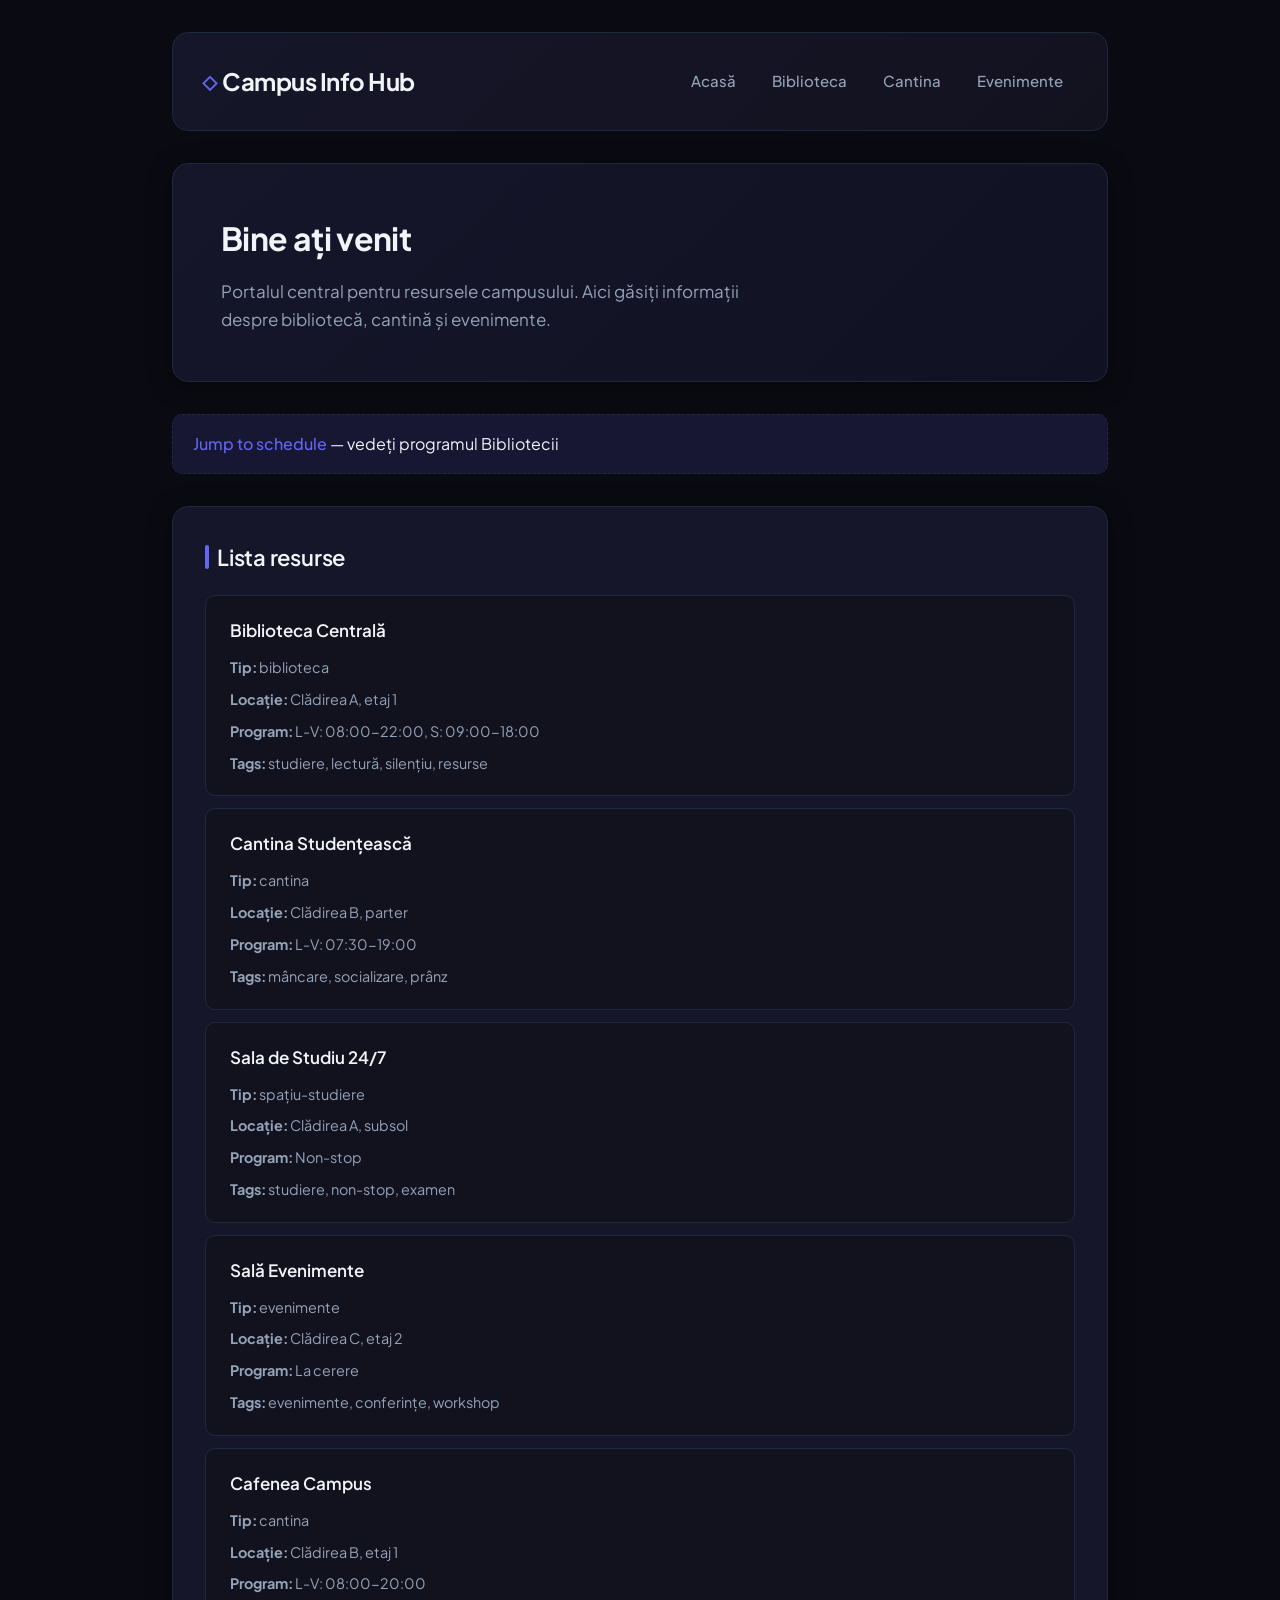
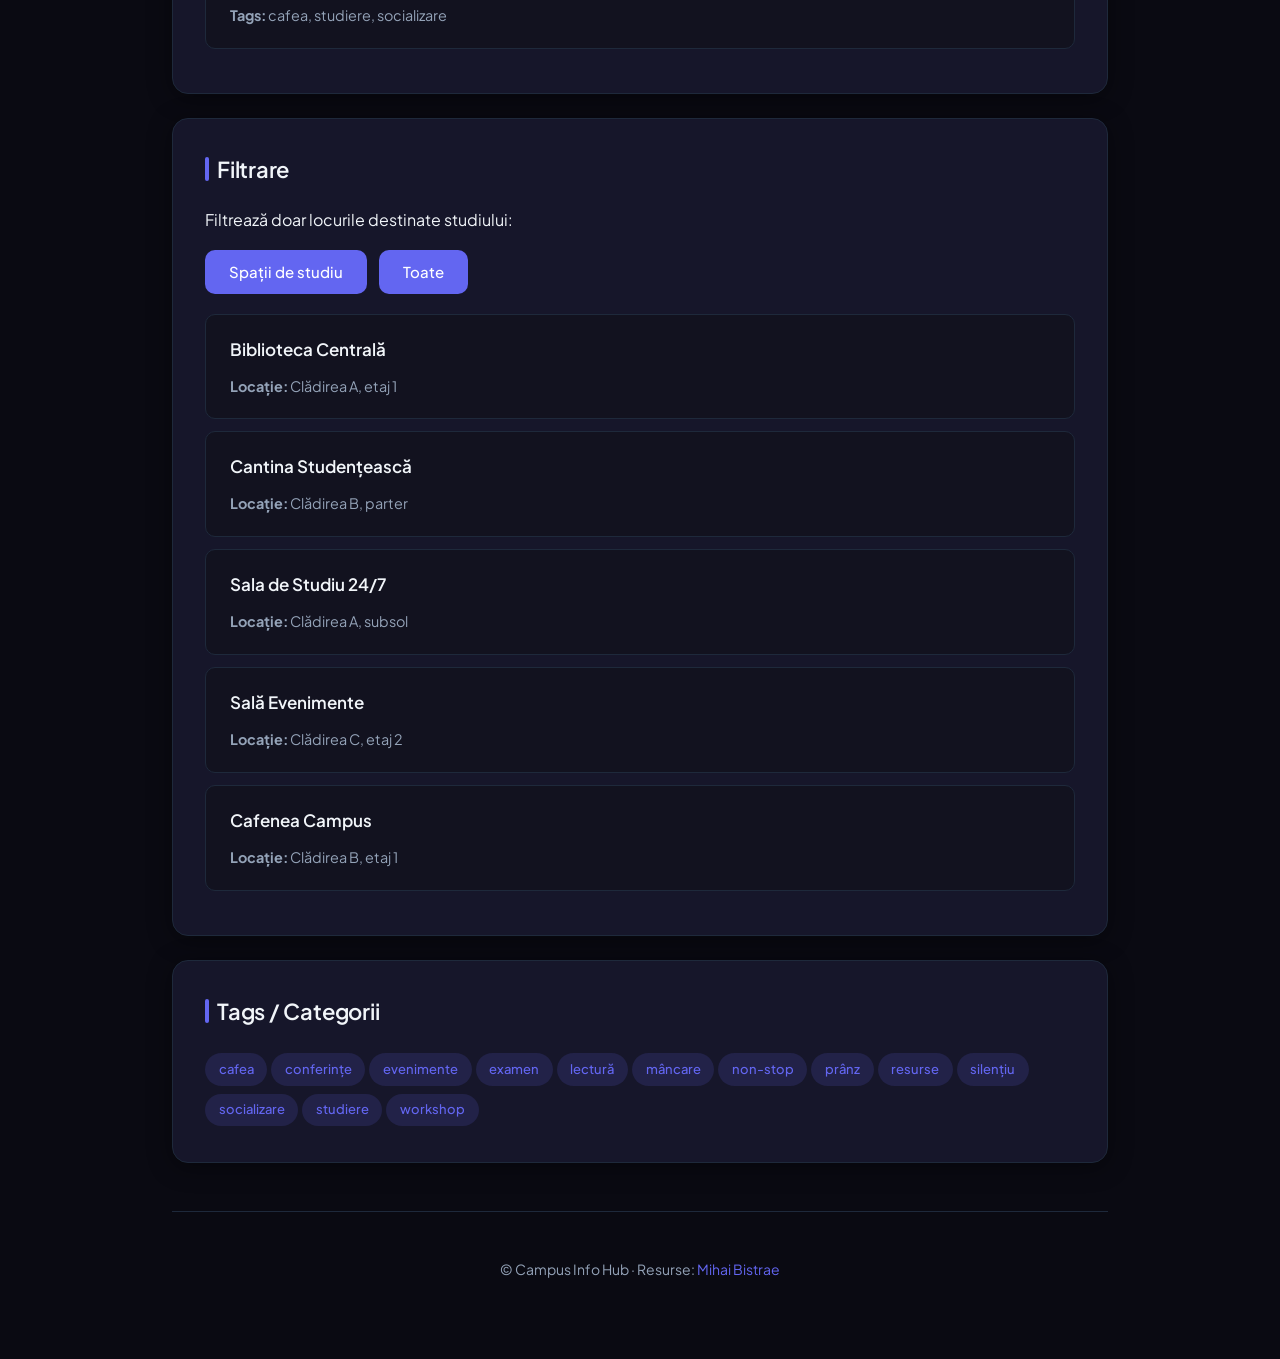
==== 2/index.html @ 43146cb2 "2. Campus Info Hub" ====
<!DOCTYPE html>
<html lang="ro">
<head>
  <meta charset="UTF-8">
  <meta name="viewport" content="width=device-width, initial-scale=1.0">
  <meta name="theme-color" content="#1a1a2e">
  <title>Campus Info Hub</title>
  <link rel="preconnect" href="https://fonts.googleapis.com">
  <link rel="preconnect" href="https://fonts.gstatic.com" crossorigin>
  <link href="https://fonts.googleapis.com/css2?family=Plus+Jakarta+Sans:wght@400;500;600;700&display=swap" rel="stylesheet">
  <link rel="stylesheet" href="styles.css">
</head>
<body>
  <header>
    <h1>Campus Info Hub</h1>
    <button class="nav-toggle" type="button" aria-label="Meniu" aria-expanded="false">
      <span></span>
      <span></span>
      <span></span>
    </button>
    <nav class="nav-menu">
      <a href="index.html">Acasă</a>
      <a href="pages/library.html">Biblioteca</a>
      <a href="pages/cafeteria.html">Cantina</a>
      <a href="pages/events.html">Evenimente</a>
    </nav>
  </header>

  <main>
    <section class="hero">
      <h2>Bine ați venit</h2>
      <p>Portalul central pentru resursele campusului. Aici găsiți informații despre bibliotecă, cantină și evenimente.</p>
    </section>

    <p class="fragment-link"><a href="pages/library.html#schedule">Jump to schedule</a> — vedeți programul Bibliotecii</p>

    <section id="resources-list">
      <div class="section-header"><h2>Lista resurse</h2></div>
      <div id="resource-container"></div>
    </section>

    <section id="filter-section">
      <div class="section-header"><h2>Filtrare</h2></div>
      <p>Filtrează doar locurile destinate studiului:</p>
      <div class="button-group">
        <button id="filter-study" type="button">Spații de studiu</button>
        <button id="filter-all" type="button">Toate</button>
      </div>
      <div id="filter-results"></div>
    </section>

    <section id="tags-section">
      <div class="section-header"><h2>Tags / Categorii</h2></div>
      <div id="tags-container"></div>
    </section>
  </main>

  <footer>
    <p>© Campus Info Hub · Resurse: <a href="https://github.com/Mihai-bis/Tehnologii_WEB" target="_blank" rel="noopener">Mihai Bistrae</a></p>
  </footer>

  <script src="nav.js"></script>
  <script src="script.js"></script>
</body>
</html>
---- 2/styles.css ----
/* ========== Variables ========== */
:root {
  --bg-primary: #0a0a12;
  --bg-secondary: #12121f;
  --bg-card: #16162a;
  --accent: #6366f1;
  --accent-hover: #818cf8;
  --accent-subtle: rgba(99, 102, 241, 0.15);
  --text: #f1f5f9;
  --text-muted: #94a3b8;
  --border: #1e293b;
  --radius: 16px;
  --radius-sm: 10px;
  --shadow: 0 4px 24px rgba(0, 0, 0, 0.4);
  --transition: 0.25s ease;
}

/* ========== Base ========== */
*,
*::before,
*::after {
  box-sizing: border-box;
}

html {
  scroll-behavior: smooth;
}

body {
  font-family: 'Plus Jakarta Sans', 'Segoe UI', system-ui, sans-serif;
  max-width: 1000px;
  margin: 0 auto;
  padding: clamp(1rem, 4vw, 2rem);
  background: var(--bg-primary);
  color: var(--text);
  line-height: 1.65;
  font-size: 16px;
  -webkit-font-smoothing: antialiased;
}

/* ========== Header ========== */
header {
  display: flex;
  flex-wrap: wrap;
  align-items: center;
  justify-content: space-between;
  gap: 1.25rem;
  background: linear-gradient(135deg, var(--bg-card) 0%, var(--bg-secondary) 100%);
  padding: clamp(1.25rem, 4vw, 1.75rem);
  border-radius: var(--radius);
  margin-bottom: 2rem;
  border: 1px solid var(--border);
}

header h1 {
  margin: 0;
  font-size: clamp(1.25rem, 4vw, 1.5rem);
  font-weight: 700;
  letter-spacing: -0.02em;
}

header h1::before {
  content: "◇ ";
  color: var(--accent);
  font-size: 0.85em;
}

/* Hamburger - ascuns pe desktop */
.nav-toggle {
  display: none;
  flex-direction: column;
  justify-content: center;
  gap: 5px;
  width: 44px;
  height: 44px;
  padding: 10px;
  background: var(--accent-subtle);
  border: 1px solid var(--border);
  border-radius: var(--radius-sm);
  cursor: pointer;
}

.nav-toggle span {
  display: block;
  width: 100%;
  height: 2px;
  background: var(--text);
  border-radius: 1px;
  transition: var(--transition);
}

.nav-toggle[aria-expanded="true"] span:nth-child(1) {
  transform: translateY(7px) rotate(45deg);
}

.nav-toggle[aria-expanded="true"] span:nth-child(2) {
  opacity: 0;
}

.nav-toggle[aria-expanded="true"] span:nth-child(3) {
  transform: translateY(-7px) rotate(-45deg);
}

nav {
  display: flex;
  flex-wrap: wrap;
  gap: 0.25rem;
}

nav a {
  display: inline-block;
  color: var(--text-muted);
  padding: 0.5rem 1rem;
  text-decoration: none;
  font-size: 0.9375rem;
  font-weight: 500;
  border-radius: var(--radius-sm);
  transition: color var(--transition), background var(--transition);
}

nav a:hover {
  color: var(--text);
  background: var(--accent-subtle);
}

nav a[href*="index"]:not([href*="pages"]),
nav a[href$="library.html"],
nav a[href$="cafeteria.html"],
nav a[href$="events.html"] {
  /* Active state based on current page - will be enhanced with body class */
}

/* ========== Hero (homepage) ========== */
.hero {
  background: linear-gradient(135deg, var(--bg-card) 0%, rgba(99, 102, 241, 0.08) 100%);
  padding: clamp(2rem, 6vw, 3rem);
  border-radius: var(--radius);
  margin-bottom: 2rem;
  border: 1px solid var(--border);
}

.hero h2 {
  margin: 0 0 0.75rem 0;
  font-size: clamp(1.5rem, 4vw, 2rem);
  font-weight: 700;
  letter-spacing: -0.02em;
  color: var(--text);
}

.hero p {
  margin: 0;
  font-size: 1.0625rem;
  color: var(--text-muted);
  max-width: 540px;
}

/* ========== Main sections ========== */
main section {
  background: var(--bg-card);
  padding: clamp(1.5rem, 4vw, 2rem);
  margin-bottom: 1.5rem;
  border-radius: var(--radius);
  box-shadow: var(--shadow);
  border: 1px solid var(--border);
}

.section-header {
  display: flex;
  align-items: center;
  gap: 0.5rem;
  margin-bottom: 1.25rem;
}

.section-header::before {
  content: "";
  width: 4px;
  height: 1.5em;
  background: var(--accent);
  border-radius: 2px;
}

h2 {
  color: var(--text);
  margin: 0;
  font-size: clamp(1.125rem, 3vw, 1.375rem);
  font-weight: 600;
  letter-spacing: -0.01em;
}

/* ========== Fragment link ========== */
.fragment-link {
  margin: 0 0 2rem 0;
  padding: 1rem 1.25rem;
  background: var(--accent-subtle);
  border-radius: var(--radius-sm);
  border: 1px dashed var(--border);
}

.fragment-link a {
  color: var(--accent);
  font-weight: 500;
  text-decoration: none;
}

.fragment-link a:hover {
  color: var(--accent-hover);
  text-decoration: underline;
}

/* ========== Resource cards ========== */
.resource-card {
  display: grid;
  gap: 0.5rem;
  padding: 1.25rem 1.5rem;
  margin: 0.75rem 0;
  background: var(--bg-secondary);
  border-radius: var(--radius-sm);
  border: 1px solid var(--border);
  transition: border-color var(--transition), box-shadow var(--transition);
}

.resource-card:hover {
  border-color: rgba(99, 102, 241, 0.3);
  box-shadow: 0 4px 16px rgba(0, 0, 0, 0.2);
}

.resource-card h3 {
  margin: 0 0 0.25rem 0;
  font-size: 1.0625rem;
  font-weight: 600;
  color: var(--text);
}

.resource-card p {
  margin: 0;
  font-size: 0.9rem;
  color: var(--text-muted);
}

/* ========== Buttons ========== */
.button-group {
  display: flex;
  flex-wrap: wrap;
  gap: 0.75rem;
  margin-bottom: 1.25rem;
}

button {
  min-height: 44px;
  padding: 0.625rem 1.5rem;
  background: var(--accent);
  color: #fff;
  border: none;
  border-radius: var(--radius-sm);
  font-family: inherit;
  font-size: 0.9375rem;
  font-weight: 500;
  cursor: pointer;
  transition: background var(--transition), transform var(--transition);
}

button:hover {
  background: var(--accent-hover);
}

button:active {
  transform: scale(0.98);
}

/* ========== Tags ========== */
#tags-container,
#filter-results {
  margin-top: 0.75rem;
}

.tag {
  display: inline-block;
  background: var(--accent-subtle);
  color: var(--accent);
  padding: 0.35rem 0.85rem;
  margin: 0.25rem 0.25rem 0.25rem 0;
  border-radius: 20px;
  font-size: 0.8125rem;
  font-weight: 500;
}

/* ========== Page hero (subpages) ========== */
.page-hero {
  background: linear-gradient(135deg, var(--bg-card) 0%, rgba(99, 102, 241, 0.06) 100%);
  padding: clamp(2rem, 5vw, 2.5rem);
  border-radius: var(--radius);
  margin-bottom: 1.5rem;
  border: 1px solid var(--border);
}

.page-hero h2 {
  margin: 0 0 0.5rem 0;
  font-size: clamp(1.375rem, 4vw, 1.75rem);
}

.page-hero .subtitle {
  margin: 0;
  color: var(--text-muted);
  font-size: 1rem;
}

.page-hero .hero-link {
  margin: 1rem 0 0;
}

.page-hero .hero-link a {
  color: var(--accent);
  font-weight: 500;
  text-decoration: none;
}

.page-hero .hero-link a:hover {
  color: var(--accent-hover);
  text-decoration: underline;
}

/* ========== Info cards (subpages) ========== */
.info-grid {
  display: grid;
  gap: 1rem;
  margin-bottom: 1.5rem;
}

.info-card {
  display: flex;
  gap: 1rem;
  padding: 1.25rem 1.5rem;
  background: var(--bg-secondary);
  border-radius: var(--radius-sm);
  border: 1px solid var(--border);
}

.info-card-icon {
  flex-shrink: 0;
  width: 40px;
  height: 40px;
  display: flex;
  align-items: center;
  justify-content: center;
  background: var(--accent-subtle);
  border-radius: var(--radius-sm);
  font-size: 1.25rem;
}

.info-card-content h3 {
  margin: 0 0 0.5rem 0;
  font-size: 0.9375rem;
  font-weight: 600;
  color: var(--text);
}

.info-card-content p {
  margin: 0;
  font-size: 0.9rem;
  color: var(--text-muted);
}

.schedule-list {
  list-style: none;
  margin: 0;
  padding: 0;
}

.schedule-list li {
  display: flex;
  justify-content: space-between;
  padding: 0.5rem 0;
  border-bottom: 1px solid var(--border);
  font-size: 0.9375rem;
}

.schedule-list li:last-child {
  border-bottom: none;
}

.schedule-list strong {
  color: var(--text);
  font-weight: 500;
}

.text-muted {
  color: var(--text-muted) !important;
  margin: 0;
}

/* ========== Lists ========== */
main ul:not(.schedule-list) {
  margin: 0 0 0 1.25rem;
  padding: 0;
  color: var(--text-muted);
}

main ul:not(.schedule-list) li {
  margin: 0.5rem 0;
  line-height: 1.5;
}

/* ========== Footer ========== */
footer {
  text-align: center;
  color: var(--text-muted);
  font-size: 0.875rem;
  margin-top: 3rem;
  padding: 2rem 1rem;
  border-top: 1px solid var(--border);
}

footer a {
  color: var(--accent);
  text-decoration: none;
}

footer a:hover {
  color: var(--accent-hover);
  text-decoration: underline;
}

/* ========== Mobile ========== */
@media (max-width: 600px) {
  header {
    flex-wrap: nowrap;
    gap: 1rem;
    position: relative;
  }

  .nav-toggle {
    display: flex;
    margin-left: auto;
  }

  .nav-menu {
    display: none;
    position: absolute;
    top: 100%;
    left: 0;
    right: 0;
    flex-direction: column;
    gap: 0;
    padding: 1rem;
    margin-top: 0.5rem;
    background: var(--bg-card);
    border-radius: var(--radius-sm);
    border: 1px solid var(--border);
    box-shadow: var(--shadow);
  }

  .nav-menu.is-open {
    display: flex;
  }

  .nav-menu a {
    display: block;
    text-align: center;
    padding: 0.85rem 1rem;
    border-radius: var(--radius-sm);
  }

  .nav-menu a:hover {
    background: var(--accent-subtle);
  }
}

@media (max-width: 480px) {
  nav a {
    text-align: center;
    padding: 0.85rem;
  }

  .button-group {
    flex-direction: column;
  }

  .button-group button {
    width: 100%;
  }

  .info-card {
    flex-direction: column;
    gap: 0.75rem;
  }
}

@media (min-width: 641px) {
  body {
    padding: 2rem;
  }

  .info-grid {
    grid-template-columns: repeat(2, 1fr);
  }
}
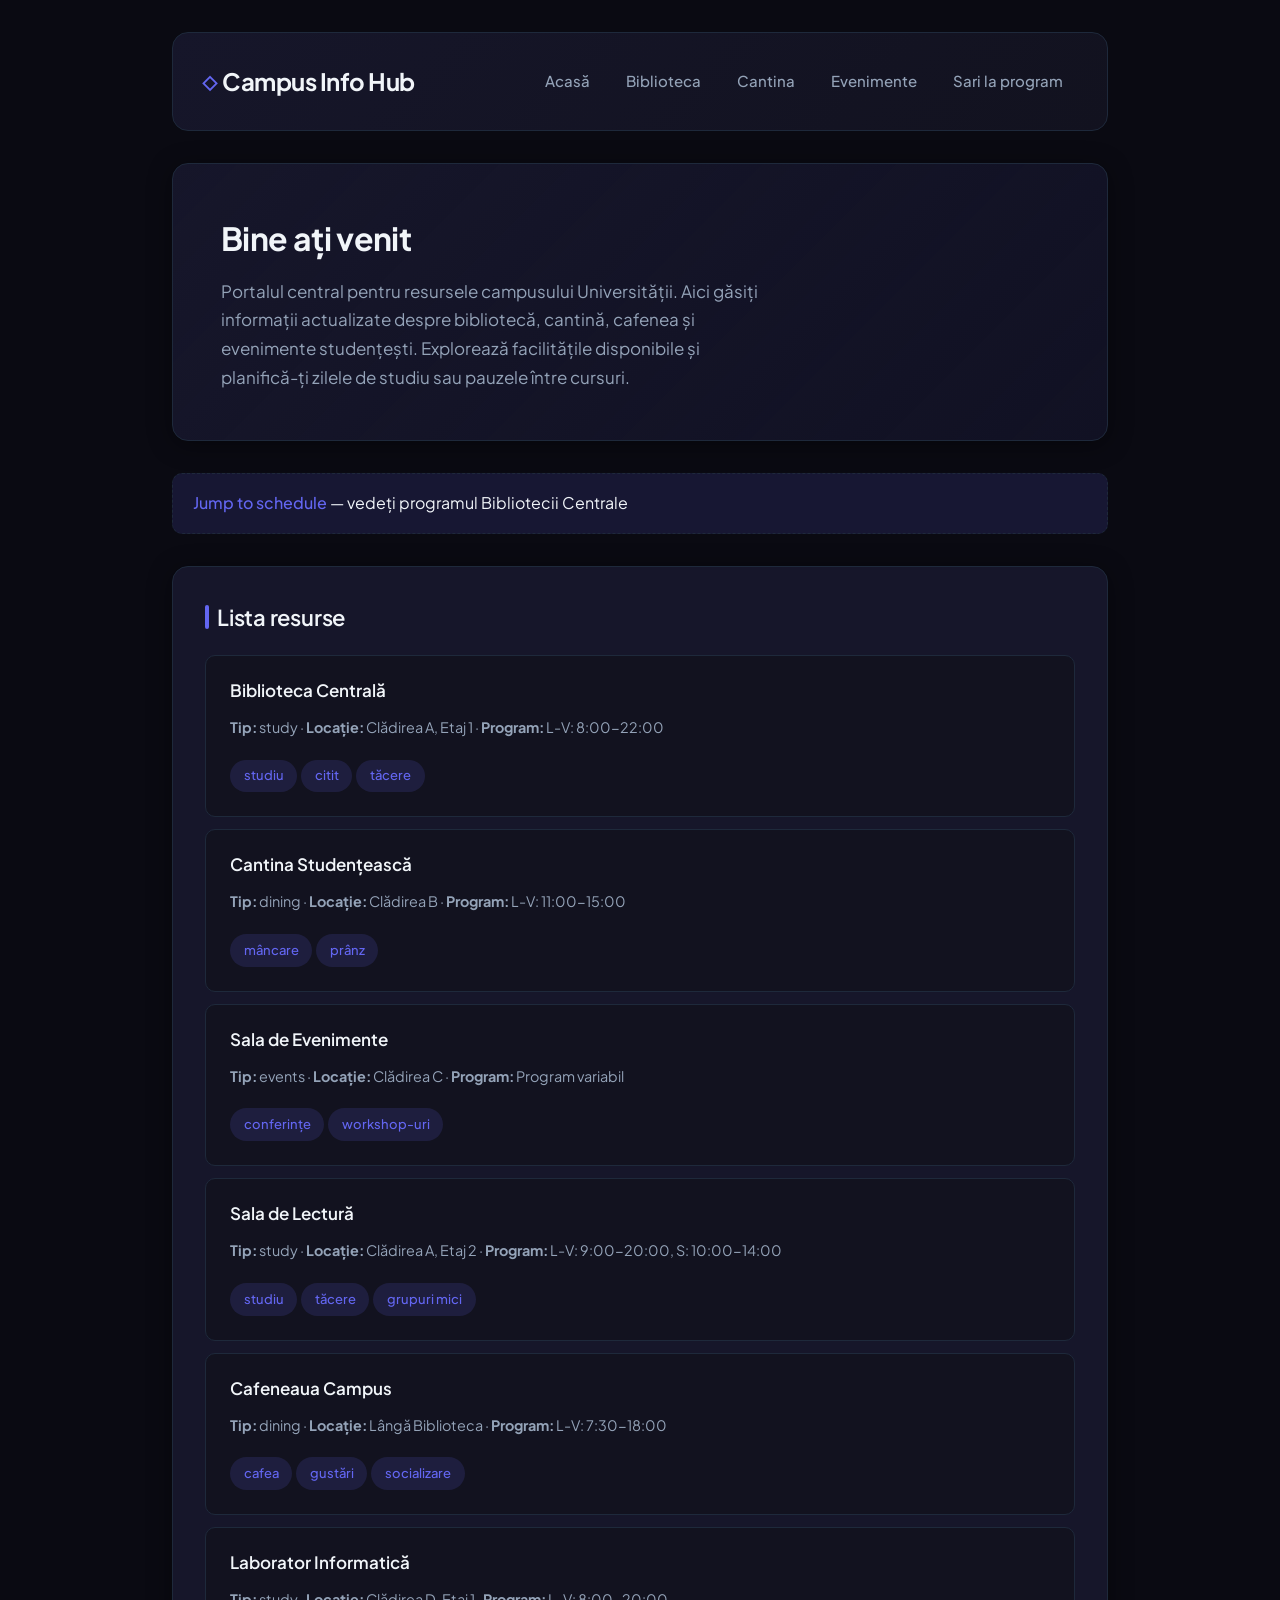
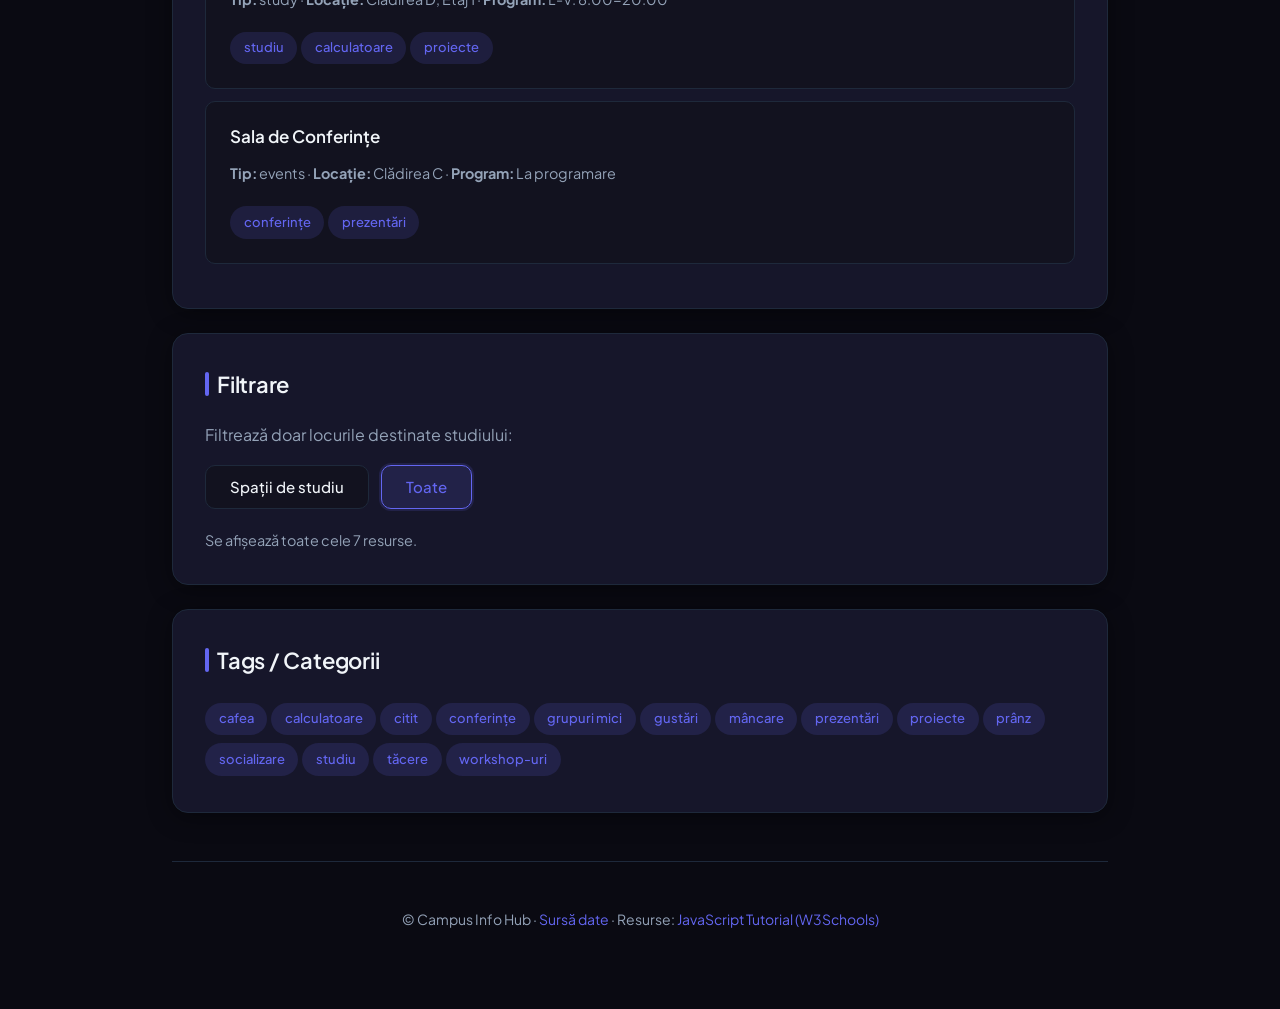
==== commit df9634cf: "2. Campus Info Hub" ====
--- a/2/index.html
+++ b/2/index.html
@@ -3,16 +3,16 @@
 <head>
   <meta charset="UTF-8">
   <meta name="viewport" content="width=device-width, initial-scale=1.0">
-  <meta name="theme-color" content="#1a1a2e">
-  <title>Campus Info Hub</title>
+  <meta name="theme-color" content="#0a0a12">
+  <title>Campus Info Hub - Acasă</title>
   <link rel="preconnect" href="https://fonts.googleapis.com">
   <link rel="preconnect" href="https://fonts.gstatic.com" crossorigin>
   <link href="https://fonts.googleapis.com/css2?family=Plus+Jakarta+Sans:wght@400;500;600;700&display=swap" rel="stylesheet">
-  <link rel="stylesheet" href="styles.css">
+  <link rel="stylesheet" href="css/style.css">
 </head>
 <body>
   <header>
-    <h1>Campus Info Hub</h1>
+    <h1><a href="index.html">Campus Info Hub</a></h1>
     <button class="nav-toggle" type="button" aria-label="Meniu" aria-expanded="false">
       <span></span>
       <span></span>
@@ -23,20 +23,21 @@
       <a href="pages/library.html">Biblioteca</a>
       <a href="pages/cafeteria.html">Cantina</a>
       <a href="pages/events.html">Evenimente</a>
+      <a href="pages/library.html#schedule">Sari la program</a>
     </nav>
   </header>
 
   <main>
     <section class="hero">
       <h2>Bine ați venit</h2>
-      <p>Portalul central pentru resursele campusului. Aici găsiți informații despre bibliotecă, cantină și evenimente.</p>
+      <p>Portalul central pentru resursele campusului Universității. Aici găsiți informații actualizate despre bibliotecă, cantină, cafenea și evenimente studențești. Explorează facilitățile disponibile și planifică-ți zilele de studiu sau pauzele între cursuri.</p>
     </section>
 
-    <p class="fragment-link"><a href="pages/library.html#schedule">Jump to schedule</a> — vedeți programul Bibliotecii</p>
+    <p class="fragment-link"><a href="pages/library.html#schedule">Jump to schedule</a> — vedeți programul Bibliotecii Centrale</p>
 
     <section id="resources-list">
       <div class="section-header"><h2>Lista resurse</h2></div>
-      <div id="resource-container"></div>
+      <div id="resource-container" class="loading">Se încarcă resursele...</div>
     </section>
 
     <section id="filter-section">
@@ -44,7 +45,7 @@
       <p>Filtrează doar locurile destinate studiului:</p>
       <div class="button-group">
         <button id="filter-study" type="button">Spații de studiu</button>
-        <button id="filter-all" type="button">Toate</button>
+        <button id="filter-all" type="button" class="active">Toate</button>
       </div>
       <div id="filter-results"></div>
     </section>
@@ -56,10 +57,10 @@
   </main>
 
   <footer>
-    <p>© Campus Info Hub · Resurse: <a href="https://github.com/Mihai-bis/Tehnologii_WEB" target="_blank" rel="noopener">Mihai Bistrae</a></p>
+    <p>© Campus Info Hub · <a href="data/resources.json">Sursă date</a> · Resurse: <a href="https://www.w3schools.com/js/" target="_blank" rel="noopener">JavaScript Tutorial (W3Schools)</a></p>
   </footer>
 
-  <script src="nav.js"></script>
-  <script src="script.js"></script>
+  <script src="js/nav.js"></script>
+  <script src="js/main.js"></script>
 </body>
 </html>
--- a/2/css/style.css
+++ b/2/css/style.css
@@ -0,0 +1,557 @@
+/* ========== Variables ========== */
+:root {
+  --bg-primary: #0a0a12;
+  --bg-secondary: #12121f;
+  --bg-card: #16162a;
+  --accent: #6366f1;
+  --accent-hover: #818cf8;
+  --accent-subtle: rgba(99, 102, 241, 0.15);
+  --text: #f1f5f9;
+  --text-muted: #94a3b8;
+  --border: #1e293b;
+  --radius: 16px;
+  --radius-sm: 10px;
+  --shadow: 0 4px 24px rgba(0, 0, 0, 0.4);
+  --transition: 0.25s ease;
+}
+
+/* ========== Base ========== */
+*,
+*::before,
+*::after {
+  box-sizing: border-box;
+}
+
+html {
+  scroll-behavior: smooth;
+}
+
+body {
+  font-family: 'Plus Jakarta Sans', 'Segoe UI', system-ui, sans-serif;
+  max-width: 1000px;
+  margin: 0 auto;
+  padding: clamp(1rem, 4vw, 2rem);
+  background: var(--bg-primary);
+  color: var(--text);
+  line-height: 1.65;
+  font-size: 16px;
+  -webkit-font-smoothing: antialiased;
+}
+
+/* ========== Header ========== */
+header {
+  display: flex;
+  flex-wrap: wrap;
+  align-items: center;
+  justify-content: space-between;
+  gap: 1.25rem;
+  background: linear-gradient(135deg, var(--bg-card) 0%, var(--bg-secondary) 100%);
+  padding: clamp(1.25rem, 4vw, 1.75rem);
+  border-radius: var(--radius);
+  margin-bottom: 2rem;
+  border: 1px solid var(--border);
+}
+
+header h1 {
+  margin: 0;
+  font-size: clamp(1.25rem, 4vw, 1.5rem);
+  font-weight: 700;
+  letter-spacing: -0.02em;
+}
+
+header h1::before {
+  content: "◇ ";
+  color: var(--accent);
+  font-size: 0.85em;
+}
+
+header h1 a {
+  color: inherit;
+  text-decoration: none;
+}
+
+header h1 a:hover {
+  color: var(--text);
+}
+
+/* Hamburger - ascuns pe desktop */
+.nav-toggle {
+  display: none;
+  flex-direction: column;
+  justify-content: center;
+  align-items: center;
+  gap: 5px;
+  width: 44px;
+  height: 44px;
+  padding: 10px;
+  background: var(--accent-subtle);
+  border: 1px solid var(--border);
+  border-radius: var(--radius-sm);
+  cursor: pointer;
+  font-family: inherit;
+}
+
+.nav-toggle span {
+  display: block;
+  width: 20px;
+  height: 2px;
+  background: var(--text);
+  border-radius: 1px;
+  transition: var(--transition);
+}
+
+.nav-toggle[aria-expanded="true"] span:nth-child(1) {
+  transform: translateY(7px) rotate(45deg);
+}
+
+.nav-toggle[aria-expanded="true"] span:nth-child(2) {
+  opacity: 0;
+}
+
+.nav-toggle[aria-expanded="true"] span:nth-child(3) {
+  transform: translateY(-7px) rotate(-45deg);
+}
+
+nav {
+  display: flex;
+  flex-wrap: wrap;
+  gap: 0.25rem;
+}
+
+nav a {
+  display: inline-block;
+  color: var(--text-muted);
+  padding: 0.5rem 1rem;
+  text-decoration: none;
+  font-size: 0.9375rem;
+  font-weight: 500;
+  border-radius: var(--radius-sm);
+  transition: color var(--transition), background var(--transition);
+}
+
+nav a:hover {
+  color: var(--text);
+  background: var(--accent-subtle);
+}
+
+/* ========== Hero (homepage) ========== */
+.hero {
+  background: linear-gradient(135deg, var(--bg-card) 0%, rgba(99, 102, 241, 0.08) 100%);
+  padding: clamp(2rem, 6vw, 3rem);
+  border-radius: var(--radius);
+  margin-bottom: 2rem;
+  border: 1px solid var(--border);
+}
+
+.hero h2 {
+  margin: 0 0 0.75rem 0;
+  font-size: clamp(1.5rem, 4vw, 2rem);
+  font-weight: 700;
+  letter-spacing: -0.02em;
+  color: var(--text);
+}
+
+.hero p {
+  margin: 0;
+  font-size: 1.0625rem;
+  color: var(--text-muted);
+  max-width: 540px;
+  line-height: 1.7;
+}
+
+/* ========== Main sections ========== */
+main section {
+  background: var(--bg-card);
+  padding: clamp(1.5rem, 4vw, 2rem);
+  margin-bottom: 1.5rem;
+  border-radius: var(--radius);
+  box-shadow: var(--shadow);
+  border: 1px solid var(--border);
+}
+
+.section-header {
+  display: flex;
+  align-items: center;
+  gap: 0.5rem;
+  margin-bottom: 1.25rem;
+}
+
+.section-header::before {
+  content: "";
+  width: 4px;
+  height: 1.5em;
+  background: var(--accent);
+  border-radius: 2px;
+}
+
+h2 {
+  color: var(--text);
+  margin: 0;
+  font-size: clamp(1.125rem, 3vw, 1.375rem);
+  font-weight: 600;
+  letter-spacing: -0.01em;
+}
+
+main section p {
+  margin: 0 0 1rem 0;
+  color: var(--text-muted);
+}
+
+/* ========== Fragment link ========== */
+.fragment-link {
+  margin: 0 0 2rem 0;
+  padding: 1rem 1.25rem;
+  background: var(--accent-subtle);
+  border-radius: var(--radius-sm);
+  border: 1px dashed var(--border);
+}
+
+.fragment-link a {
+  color: var(--accent);
+  font-weight: 500;
+  text-decoration: none;
+}
+
+.fragment-link a:hover {
+  color: var(--accent-hover);
+  text-decoration: underline;
+}
+
+/* ========== Resource cards ========== */
+.resource-card {
+  display: grid;
+  gap: 0.5rem;
+  padding: 1.25rem 1.5rem;
+  margin: 0.75rem 0;
+  background: var(--bg-secondary);
+  border-radius: var(--radius-sm);
+  border: 1px solid var(--border);
+  transition: border-color var(--transition), box-shadow var(--transition);
+}
+
+.resource-card:first-child {
+  margin-top: 0;
+}
+
+.resource-card:hover {
+  border-color: rgba(99, 102, 241, 0.3);
+  box-shadow: 0 4px 16px rgba(0, 0, 0, 0.2);
+}
+
+.resource-card h3 {
+  margin: 0 0 0.25rem 0;
+  font-size: 1.0625rem;
+  font-weight: 600;
+  color: var(--text);
+}
+
+.resource-card p {
+  margin: 0;
+  font-size: 0.9rem;
+  color: var(--text-muted);
+}
+
+.resource-card .tags {
+  margin-top: 0.5rem;
+}
+
+/* ========== Buttons ========== */
+.button-group {
+  display: flex;
+  flex-wrap: wrap;
+  gap: 0.75rem;
+  margin-bottom: 1.25rem;
+}
+
+button {
+  min-height: 44px;
+  padding: 0.625rem 1.5rem;
+  background: var(--accent);
+  color: #fff;
+  border: none;
+  border-radius: var(--radius-sm);
+  font-family: inherit;
+  font-size: 0.9375rem;
+  font-weight: 500;
+  cursor: pointer;
+  transition: background var(--transition), transform var(--transition);
+}
+
+button:hover {
+  background: var(--accent-hover);
+}
+
+button:active {
+  transform: scale(0.98);
+}
+
+button.active {
+  background: var(--accent-hover);
+  box-shadow: 0 0 0 2px var(--accent-subtle);
+}
+
+/* Secondary style for filter buttons */
+#filter-section button {
+  background: var(--bg-secondary);
+  color: var(--text);
+  border: 1px solid var(--border);
+}
+
+#filter-section button:hover {
+  background: var(--accent-subtle);
+  border-color: var(--accent);
+}
+
+#filter-section button.active {
+  background: var(--accent-subtle);
+  border-color: var(--accent);
+  color: var(--accent);
+}
+
+/* ========== Tags ========== */
+#tags-container,
+#filter-results {
+  margin-top: 0.75rem;
+}
+
+.tag {
+  display: inline-block;
+  background: var(--accent-subtle);
+  color: var(--accent);
+  padding: 0.35rem 0.85rem;
+  margin: 0.25rem 0.25rem 0.25rem 0;
+  border-radius: 20px;
+  font-size: 0.8125rem;
+  font-weight: 500;
+}
+
+.loading {
+  color: var(--text-muted);
+  font-style: italic;
+}
+
+.error {
+  color: #f87171;
+  padding: 1rem 1.25rem;
+  background: rgba(248, 113, 113, 0.1);
+  border-radius: var(--radius-sm);
+  border: 1px solid rgba(248, 113, 113, 0.25);
+  font-size: 0.9rem;
+}
+
+.text-muted {
+  color: var(--text-muted) !important;
+  margin: 0;
+  font-size: 0.9rem;
+}
+
+/* ========== Page hero (subpages) ========== */
+.page-hero {
+  background: linear-gradient(135deg, var(--bg-card) 0%, rgba(99, 102, 241, 0.06) 100%);
+  padding: clamp(2rem, 5vw, 2.5rem);
+  border-radius: var(--radius);
+  margin-bottom: 1.5rem;
+  border: 1px solid var(--border);
+}
+
+.page-hero h2 {
+  margin: 0 0 0.5rem 0;
+  font-size: clamp(1.375rem, 4vw, 1.75rem);
+}
+
+.page-hero .subtitle {
+  margin: 0;
+  color: var(--text-muted);
+  font-size: 1rem;
+}
+
+.page-hero .hero-link {
+  margin: 1rem 0 0;
+}
+
+.page-hero .hero-link a {
+  color: var(--accent);
+  font-weight: 500;
+  text-decoration: none;
+}
+
+.page-hero .hero-link a:hover {
+  color: var(--accent-hover);
+  text-decoration: underline;
+}
+
+/* ========== Info cards (subpages) ========== */
+.info-grid {
+  display: grid;
+  gap: 1rem;
+  margin-bottom: 1.5rem;
+}
+
+.info-card {
+  display: flex;
+  gap: 1rem;
+  padding: 1.25rem 1.5rem;
+  background: var(--bg-secondary);
+  border-radius: var(--radius-sm);
+  border: 1px solid var(--border);
+}
+
+.info-card-icon {
+  flex-shrink: 0;
+  width: 40px;
+  height: 40px;
+  display: flex;
+  align-items: center;
+  justify-content: center;
+  background: var(--accent-subtle);
+  border-radius: var(--radius-sm);
+  font-size: 1.25rem;
+}
+
+.info-card-content h3 {
+  margin: 0 0 0.5rem 0;
+  font-size: 0.9375rem;
+  font-weight: 600;
+  color: var(--text);
+}
+
+.info-card-content p {
+  margin: 0;
+  font-size: 0.9rem;
+  color: var(--text-muted);
+}
+
+.schedule-list {
+  list-style: none;
+  margin: 0;
+  padding: 0;
+}
+
+.schedule-list li {
+  display: flex;
+  justify-content: space-between;
+  padding: 0.5rem 0;
+  border-bottom: 1px solid var(--border);
+  font-size: 0.9375rem;
+}
+
+.schedule-list li:last-child {
+  border-bottom: none;
+}
+
+.schedule-list strong {
+  color: var(--text);
+  font-weight: 500;
+}
+
+/* ========== Lists ========== */
+main ul:not(.schedule-list) {
+  margin: 0 0 0 1.25rem;
+  padding: 0;
+  color: var(--text-muted);
+}
+
+main ul:not(.schedule-list) li {
+  margin: 0.5rem 0;
+  line-height: 1.5;
+}
+
+[id="schedule"] {
+  scroll-margin-top: 6rem;
+}
+
+/* ========== Footer ========== */
+footer {
+  text-align: center;
+  color: var(--text-muted);
+  font-size: 0.875rem;
+  margin-top: 3rem;
+  padding: 2rem 1rem;
+  border-top: 1px solid var(--border);
+}
+
+footer a {
+  color: var(--accent);
+  text-decoration: none;
+}
+
+footer a:hover {
+  color: var(--accent-hover);
+  text-decoration: underline;
+}
+
+/* ========== Mobile ========== */
+@media (max-width: 600px) {
+  header {
+    flex-wrap: nowrap;
+    gap: 1rem;
+    position: relative;
+  }
+
+  .nav-toggle {
+    display: flex;
+    margin-left: auto;
+  }
+
+  .nav-menu {
+    display: none;
+    position: absolute;
+    top: 100%;
+    left: 0;
+    right: 0;
+    flex-direction: column;
+    gap: 0;
+    padding: 1rem;
+    margin-top: 0.5rem;
+    background: var(--bg-card);
+    border-radius: var(--radius-sm);
+    border: 1px solid var(--border);
+    box-shadow: var(--shadow);
+    z-index: 50;
+  }
+
+  .nav-menu.is-open {
+    display: flex;
+  }
+
+  .nav-menu a {
+    display: block;
+    text-align: center;
+    padding: 0.85rem 1rem;
+    border-radius: var(--radius-sm);
+  }
+
+  .nav-menu a:hover {
+    background: var(--accent-subtle);
+  }
+}
+
+@media (max-width: 480px) {
+  nav a {
+    text-align: center;
+    padding: 0.85rem;
+  }
+
+  .button-group {
+    flex-direction: column;
+  }
+
+  .button-group button {
+    width: 100%;
+  }
+
+  .info-card {
+    flex-direction: column;
+    gap: 0.75rem;
+  }
+}
+
+@media (min-width: 641px) {
+  body {
+    padding: 2rem;
+  }
+
+  .info-grid {
+    grid-template-columns: repeat(2, 1fr);
+  }
+}
